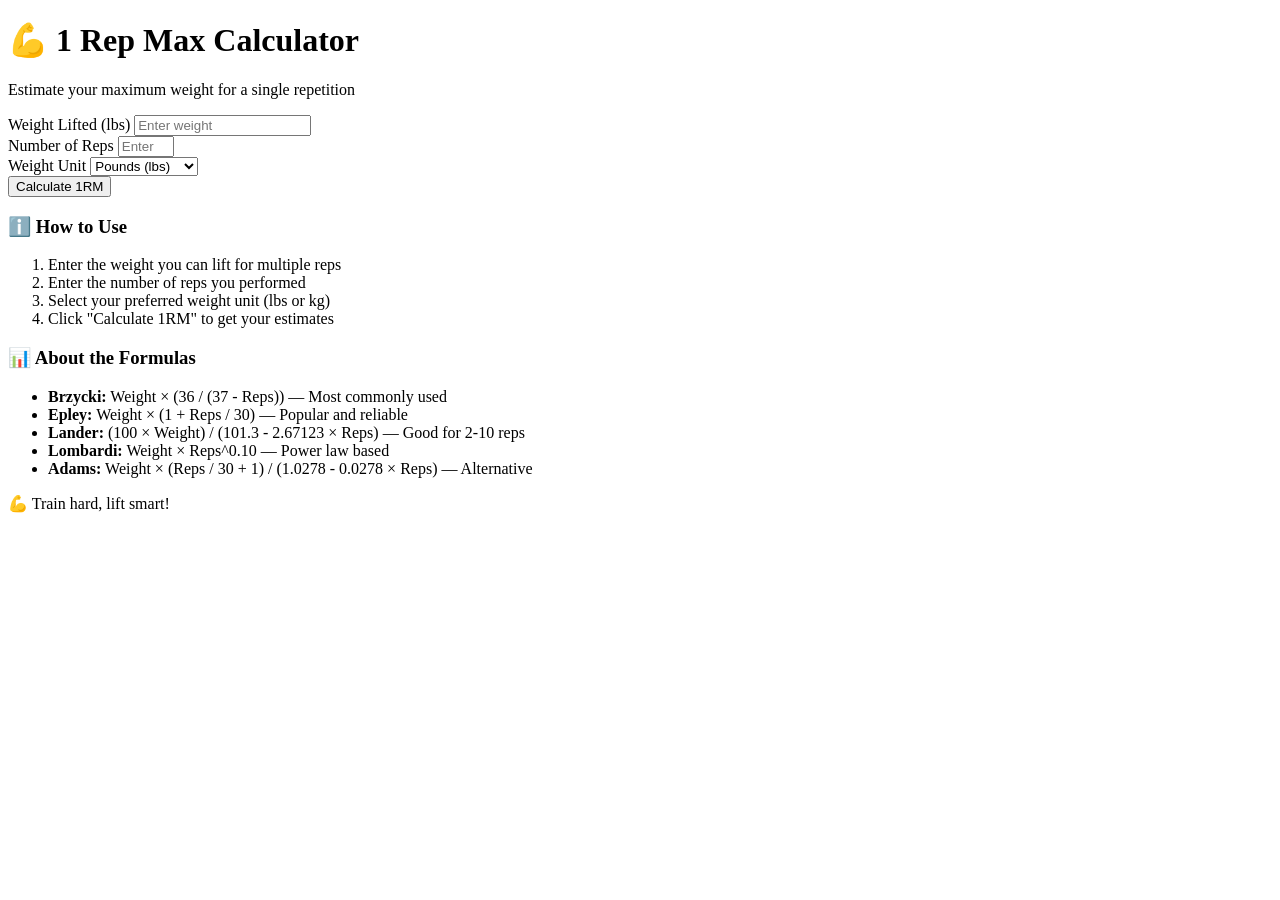
==== index.html @ 040c184d "Create 1RM calculator HTML with multiple formulas" ====
<!DOCTYPE html>
<html lang="en">
<head>
    <meta charset="UTF-8">
    <meta name="viewport" content="width=device-width, initial-scale=1.0">
    <title>1 Rep Max Calculator</title>
    <link rel="stylesheet" href="styles.css">
</head>
<body>
    <div class="container">
        <header>
            <h1>💪 1 Rep Max Calculator</h1>
            <p class="subtitle">Estimate your maximum weight for a single repetition</p>
        </header>

        <main class="calculator-wrapper">
            <div class="input-section">
                <div class="form-group">
                    <label for="weight">Weight Lifted (lbs)</label>
                    <input 
                        type="number" 
                        id="weight" 
                        placeholder="Enter weight" 
                        min="0" 
                        step="0.5"
                    >
                </div>

                <div class="form-group">
                    <label for="reps">Number of Reps</label>
                    <input 
                        type="number" 
                        id="reps" 
                        placeholder="Enter reps" 
                        min="1" 
                        max="100" 
                        step="1"
                    >
                </div>

                <div class="form-group">
                    <label for="unit">Weight Unit</label>
                    <select id="unit">
                        <option value="lbs">Pounds (lbs)</option>
                        <option value="kg">Kilograms (kg)</option>
                    </select>
                </div>

                <button class="calculate-btn" onclick="calculateOneRepMax()">Calculate 1RM</button>
            </div>

            <div class="results-section" id="results" style="display: none;">
                <h2>Your 1 Rep Max Estimates</h2>
                
                <div class="results-grid">
                    <div class="result-card">
                        <h3>Brzycki Formula</h3>
                        <p class="result-value" id="brzycki">-</p>
                        <p class="formula-note">Most popular formula</p>
                    </div>

                    <div class="result-card">
                        <h3>Epley Formula</h3>
                        <p class="result-value" id="epley">-</p>
                        <p class="formula-note">Used by many gyms</p>
                    </div>

                    <div class="result-card">
                        <h3>Lander Formula</h3>
                        <p class="result-value" id="lander">-</p>
                        <p class="formula-note">Good for heavy lifts</p>
                    </div>

                    <div class="result-card">
                        <h3>Lombardi Formula</h3>
                        <p class="result-value" id="lombardi">-</p>
                        <p class="formula-note">Power law approach</p>
                    </div>

                    <div class="result-card">
                        <h3>Adams Formula</h3>
                        <p class="result-value" id="adams">-</p>
                        <p class="formula-note">Alternative method</p>
                    </div>

                    <div class="result-card highlight">
                        <h3>Average Estimate</h3>
                        <p class="result-value" id="average">-</p>
                        <p class="formula-note">Mean of all formulas</p>
                    </div>
                </div>

                <div class="info-box">
                    <p><strong>Note:</strong> These are estimates. Actual 1RM can vary based on training experience, technique, and individual factors.</p>
                </div>
            </div>

            <div class="info-section">
                <h3>ℹ️ How to Use</h3>
                <ol>
                    <li>Enter the weight you can lift for multiple reps</li>
                    <li>Enter the number of reps you performed</li>
                    <li>Select your preferred weight unit (lbs or kg)</li>
                    <li>Click "Calculate 1RM" to get your estimates</li>
                </ol>

                <h3>📊 About the Formulas</h3>
                <ul>
                    <li><strong>Brzycki:</strong> Weight × (36 / (37 - Reps)) — Most commonly used</li>
                    <li><strong>Epley:</strong> Weight × (1 + Reps / 30) — Popular and reliable</li>
                    <li><strong>Lander:</strong> (100 × Weight) / (101.3 - 2.67123 × Reps) — Good for 2-10 reps</li>
                    <li><strong>Lombardi:</strong> Weight × Reps^0.10 — Power law based</li>
                    <li><strong>Adams:</strong> Weight × (Reps / 30 + 1) / (1.0278 - 0.0278 × Reps) — Alternative</li>
                </ul>
            </div>
        </main>

        <footer>
            <p>💪 Train hard, lift smart!</p>
        </footer>
    </div>

    <script src="script.js"></script>
</body>
</html>
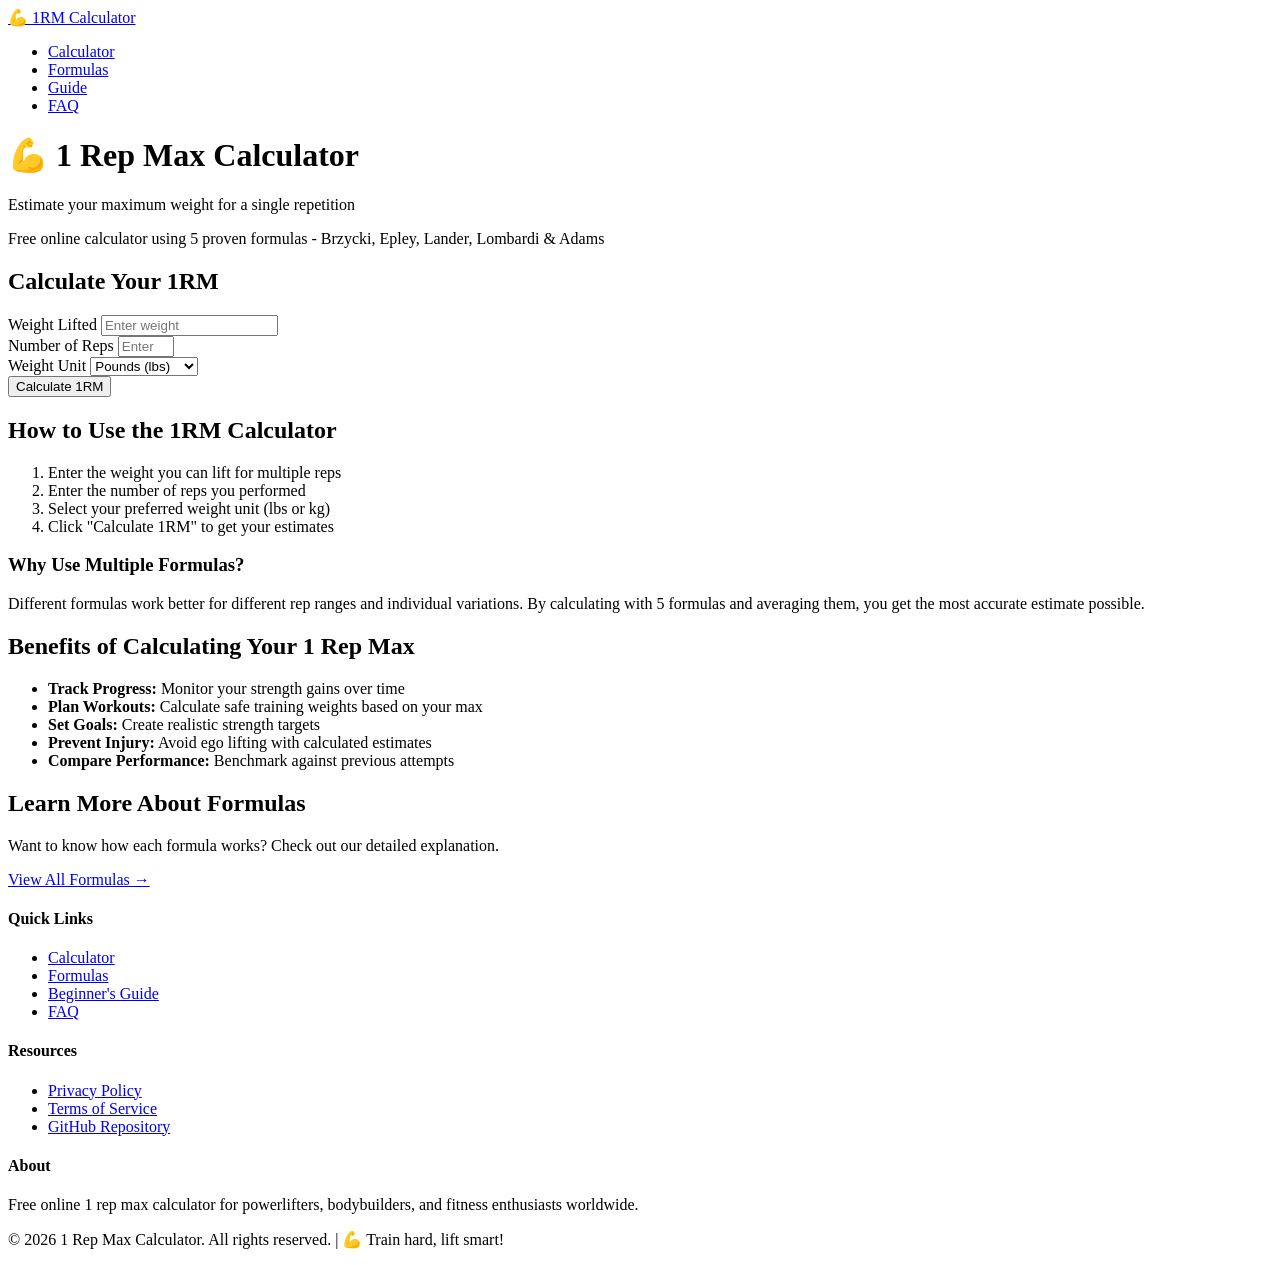
==== commit 2bcd26ff: "Redesign index.html with comprehensive SEO improvements and navigation" ====
--- a/index.html
+++ b/index.html
@@ -3,26 +3,77 @@
 <head>
     <meta charset="UTF-8">
     <meta name="viewport" content="width=device-width, initial-scale=1.0">
-    <title>1 Rep Max Calculator</title>
+    
+    <!-- Google Site Verification -->
+    <meta name="google-site-verification" content="WeAR4c4SPAVcSYXWOXXKKTpcC123NWuZND2gngiqcXw" />
+    
+    <!-- SEO Meta Tags -->
+    <title>1 Rep Max Calculator - Free Online 1RM Estimator Tool</title>
+    <meta name="description" content="Calculate your 1 rep max instantly with our free online calculator. Uses Brzycki, Epley, Lander, Lombardi & Adams formulas. Perfect for powerlifters, bodybuilders & strength athletes.">
+    <meta name="keywords" content="1 rep max calculator, one rep max, 1RM calculator, strength training calculator, powerlifting calculator, bodybuilding calculator">
+    <meta name="author" content="Mohsin">
+    <meta name="robots" content="index, follow, max-snippet:-1, max-image-preview:large, max-video-preview:-1">
+    <meta name="language" content="English">
+    <meta name="revisit-after" content="7 days">
+    
+    <!-- Open Graph Meta Tags (for social media sharing) -->
+    <meta property="og:type" content="website">
+    <meta property="og:url" content="https://mohsin4567.github.io/1repmaxcalculator/">
+    <meta property="og:title" content="1 Rep Max Calculator - Free Online 1RM Estimator">
+    <meta property="og:description" content="Calculate your one rep max using 5 proven formulas. Free, fast, and accurate 1RM estimates for all fitness levels.">
+    <meta property="og:image" content="https://mohsin4567.github.io/1repmaxcalculator/og-image.png">
+    <meta property="og:site_name" content="1 Rep Max Calculator">
+    
+    <!-- Twitter Meta Tags -->
+    <meta name="twitter:card" content="summary_large_image">
+    <meta name="twitter:title" content="1 Rep Max Calculator - Free Online 1RM Estimator">
+    <meta name="twitter:description" content="Calculate your one rep max using multiple formulas. Perfect for powerlifters, bodybuilders, and strength athletes.">
+    <meta name="twitter:image" content="https://mohsin4567.github.io/1repmaxcalculator/og-image.png">
+    
+    <!-- Canonical URL -->
+    <link rel="canonical" href="https://mohsin4567.github.io/1repmaxcalculator/">
+    
+    <!-- Favicon -->
+    <link rel="icon" type="image/png" href="data:image/svg+xml,<svg xmlns='http://www.w3.org/2000/svg' viewBox='0 0 100 100'><text y='75' font-size='75'>💪</text></svg>">
+    
+    <!-- Preload critical resources -->
+    <link rel="preload" href="styles.css" as="style">
+    <link rel="preload" href="script.js" as="script">
+    
     <link rel="stylesheet" href="styles.css">
 </head>
 <body>
     <div class="container">
+        <nav class="navbar" aria-label="Main Navigation">
+            <div class="nav-content">
+                <a href="index.html" class="logo" title="1 Rep Max Calculator Home">💪 1RM Calculator</a>
+                <ul class="nav-links">
+                    <li><a href="index.html" class="active">Calculator</a></li>
+                    <li><a href="formulas.html">Formulas</a></li>
+                    <li><a href="guide.html">Guide</a></li>
+                    <li><a href="faq.html">FAQ</a></li>
+                </ul>
+            </div>
+        </nav>
+
         <header>
             <h1>💪 1 Rep Max Calculator</h1>
             <p class="subtitle">Estimate your maximum weight for a single repetition</p>
+            <p class="tagline">Free online calculator using 5 proven formulas - Brzycki, Epley, Lander, Lombardi & Adams</p>
         </header>
 
         <main class="calculator-wrapper">
             <div class="input-section">
+                <h2>Calculate Your 1RM</h2>
                 <div class="form-group">
-                    <label for="weight">Weight Lifted (lbs)</label>
+                    <label for="weight">Weight Lifted</label>
                     <input 
                         type="number" 
                         id="weight" 
                         placeholder="Enter weight" 
                         min="0" 
                         step="0.5"
+                        aria-label="Weight lifted"
                     >
                 </div>
 
@@ -35,21 +86,22 @@
                         min="1" 
                         max="100" 
                         step="1"
+                        aria-label="Number of repetitions"
                     >
                 </div>
 
                 <div class="form-group">
                     <label for="unit">Weight Unit</label>
-                    <select id="unit">
+                    <select id="unit" aria-label="Weight unit selection">
                         <option value="lbs">Pounds (lbs)</option>
                         <option value="kg">Kilograms (kg)</option>
                     </select>
                 </div>
 
-                <button class="calculate-btn" onclick="calculateOneRepMax()">Calculate 1RM</button>
-            </div>
-
-            <div class="results-section" id="results" style="display: none;">
+                <button class="calculate-btn" onclick="calculateOneRepMax()" aria-label="Calculate one rep max">Calculate 1RM</button>
+            </div>
+
+            <div class="results-section" id="results" style="display: none;" role="region" aria-live="polite" aria-label="Calculation results">
                 <h2>Your 1 Rep Max Estimates</h2>
                 
                 <div class="results-grid">
@@ -95,8 +147,8 @@
                 </div>
             </div>
 
-            <div class="info-section">
-                <h3>ℹ️ How to Use</h3>
+            <section class="info-section" aria-labelledby="how-to-use">
+                <h2 id="how-to-use">How to Use the 1RM Calculator</h2>
                 <ol>
                     <li>Enter the weight you can lift for multiple reps</li>
                     <li>Enter the number of reps you performed</li>
@@ -104,22 +156,101 @@
                     <li>Click "Calculate 1RM" to get your estimates</li>
                 </ol>
 
-                <h3>📊 About the Formulas</h3>
+                <h3>Why Use Multiple Formulas?</h3>
+                <p>Different formulas work better for different rep ranges and individual variations. By calculating with 5 formulas and averaging them, you get the most accurate estimate possible.</p>
+            </section>
+
+            <section class="benefits-section" aria-labelledby="benefits">
+                <h2 id="benefits">Benefits of Calculating Your 1 Rep Max</h2>
                 <ul>
-                    <li><strong>Brzycki:</strong> Weight × (36 / (37 - Reps)) — Most commonly used</li>
-                    <li><strong>Epley:</strong> Weight × (1 + Reps / 30) — Popular and reliable</li>
-                    <li><strong>Lander:</strong> (100 × Weight) / (101.3 - 2.67123 × Reps) — Good for 2-10 reps</li>
-                    <li><strong>Lombardi:</strong> Weight × Reps^0.10 — Power law based</li>
-                    <li><strong>Adams:</strong> Weight × (Reps / 30 + 1) / (1.0278 - 0.0278 × Reps) — Alternative</li>
+                    <li><strong>Track Progress:</strong> Monitor your strength gains over time</li>
+                    <li><strong>Plan Workouts:</strong> Calculate safe training weights based on your max</li>
+                    <li><strong>Set Goals:</strong> Create realistic strength targets</li>
+                    <li><strong>Prevent Injury:</strong> Avoid ego lifting with calculated estimates</li>
+                    <li><strong>Compare Performance:</strong> Benchmark against previous attempts</li>
                 </ul>
-            </div>
+            </section>
+
+            <section class="cta-section">
+                <h2>Learn More About Formulas</h2>
+                <p>Want to know how each formula works? Check out our detailed explanation.</p>
+                <a href="formulas.html" class="cta-button">View All Formulas →</a>
+            </section>
         </main>
 
         <footer>
-            <p>💪 Train hard, lift smart!</p>
+            <div class="footer-content">
+                <div class="footer-section">
+                    <h4>Quick Links</h4>
+                    <ul>
+                        <li><a href="index.html">Calculator</a></li>
+                        <li><a href="formulas.html">Formulas</a></li>
+                        <li><a href="guide.html">Beginner's Guide</a></li>
+                        <li><a href="faq.html">FAQ</a></li>
+                    </ul>
+                </div>
+                <div class="footer-section">
+                    <h4>Resources</h4>
+                    <ul>
+                        <li><a href="privacy-policy.html">Privacy Policy</a></li>
+                        <li><a href="terms.html">Terms of Service</a></li>
+                        <li><a href="https://github.com/Mohsin4567/1repmaxcalculator" target="_blank" rel="noopener noreferrer">GitHub Repository</a></li>
+                    </ul>
+                </div>
+                <div class="footer-section">
+                    <h4>About</h4>
+                    <p>Free online 1 rep max calculator for powerlifters, bodybuilders, and fitness enthusiasts worldwide.</p>
+                </div>
+            </div>
+            <div class="footer-bottom">
+                <p>&copy; 2026 1 Rep Max Calculator. All rights reserved. | 💪 Train hard, lift smart!</p>
+            </div>
         </footer>
     </div>
 
     <script src="script.js"></script>
+    
+    <!-- Schema.org structured data for SEO -->
+    <script type="application/ld+json">
+    {
+      "@context": "https://schema.org",
+      "@type": "WebApplication",
+      "name": "1 Rep Max Calculator",
+      "description": "Free online calculator to estimate your one rep max using multiple proven formulas",
+      "url": "https://mohsin4567.github.io/1repmaxcalculator/",
+      "applicationCategory": "UtilityApplication",
+      "author": {
+        "@type": "Person",
+        "name": "Mohsin"
+      },
+      "offers": {
+        "@type": "Offer",
+        "price": "0",
+        "priceCurrency": "USD"
+      }
+    }
+    </script>
+    
+    <!-- Breadcrumb Schema -->
+    <script type="application/ld+json">
+    {
+      "@context": "https://schema.org",
+      "@type": "BreadcrumbList",
+      "itemListElement": [
+        {
+          "@type": "ListItem",
+          "position": 1,
+          "name": "Home",
+          "item": "https://mohsin4567.github.io/1repmaxcalculator/"
+        },
+        {
+          "@type": "ListItem",
+          "position": 2,
+          "name": "Calculator",
+          "item": "https://mohsin4567.github.io/1repmaxcalculator/index.html"
+        }
+      ]
+    }
+    </script>
 </body>
 </html>
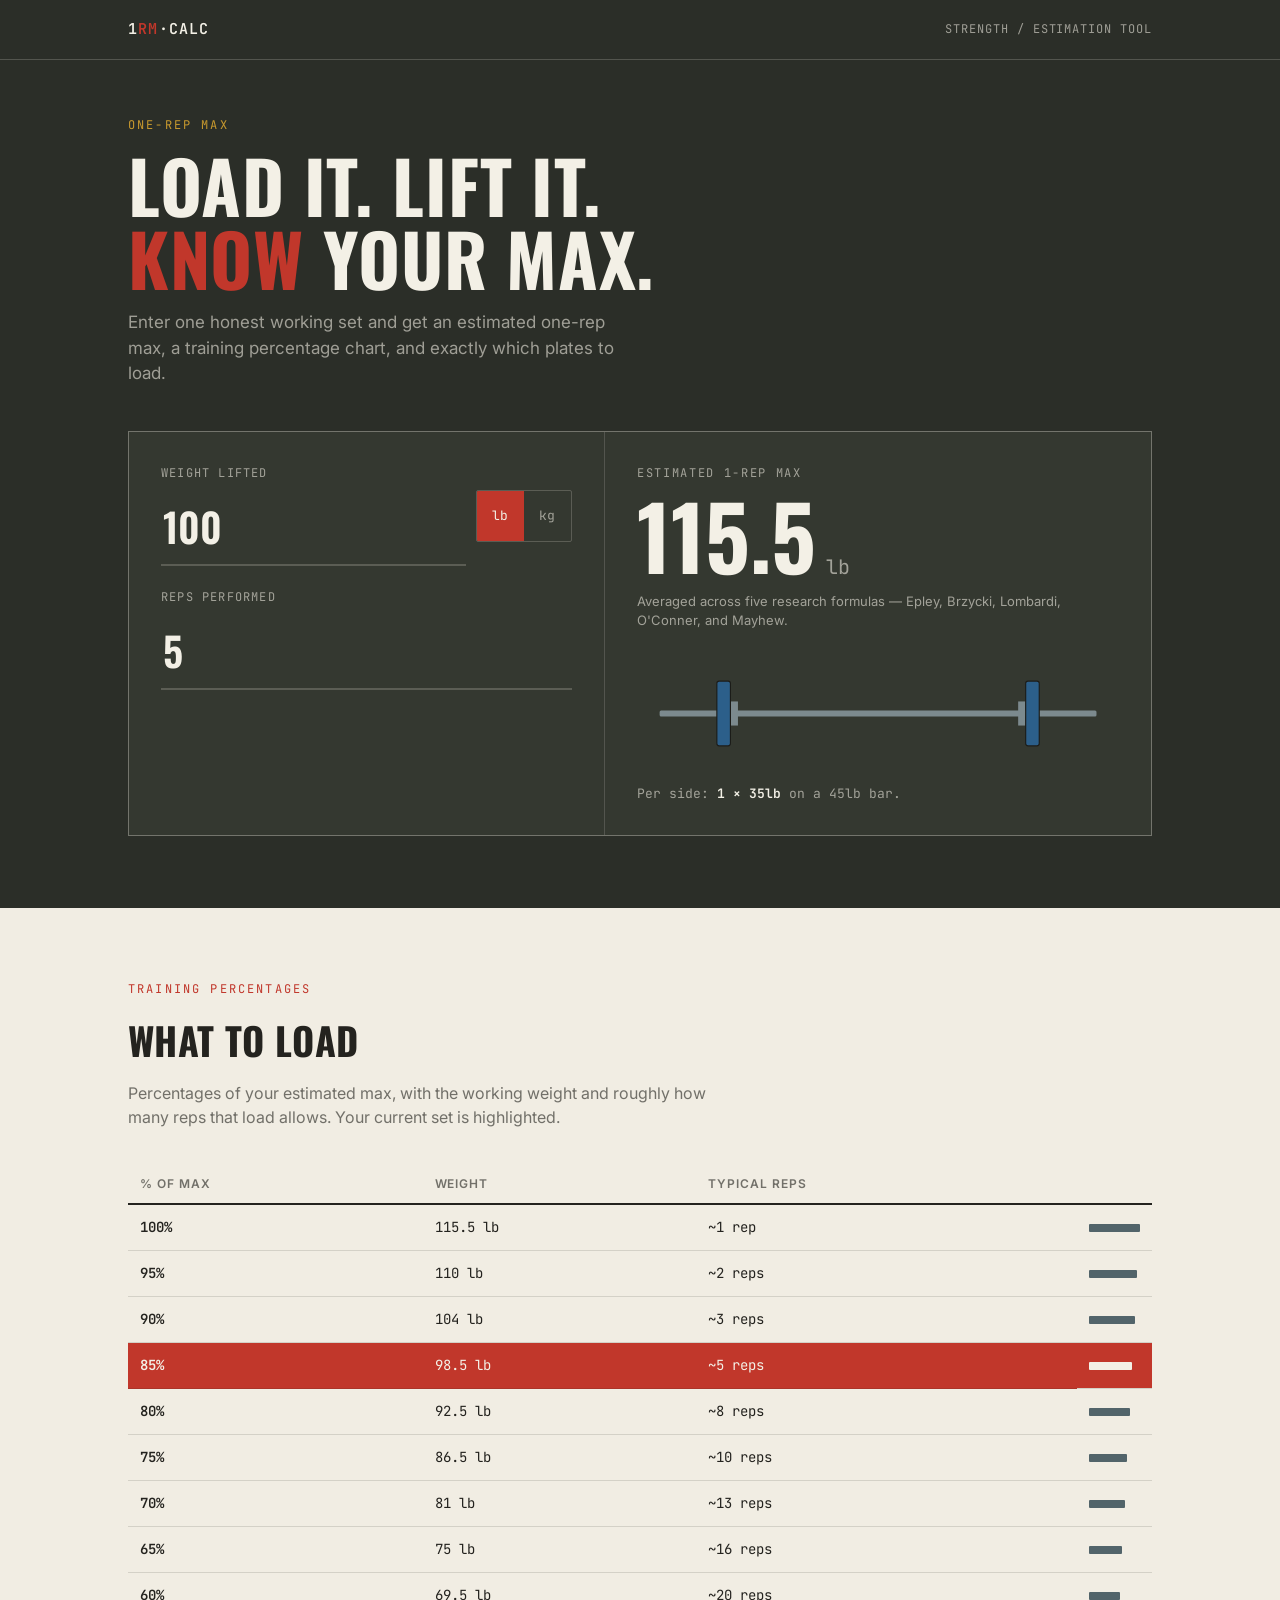
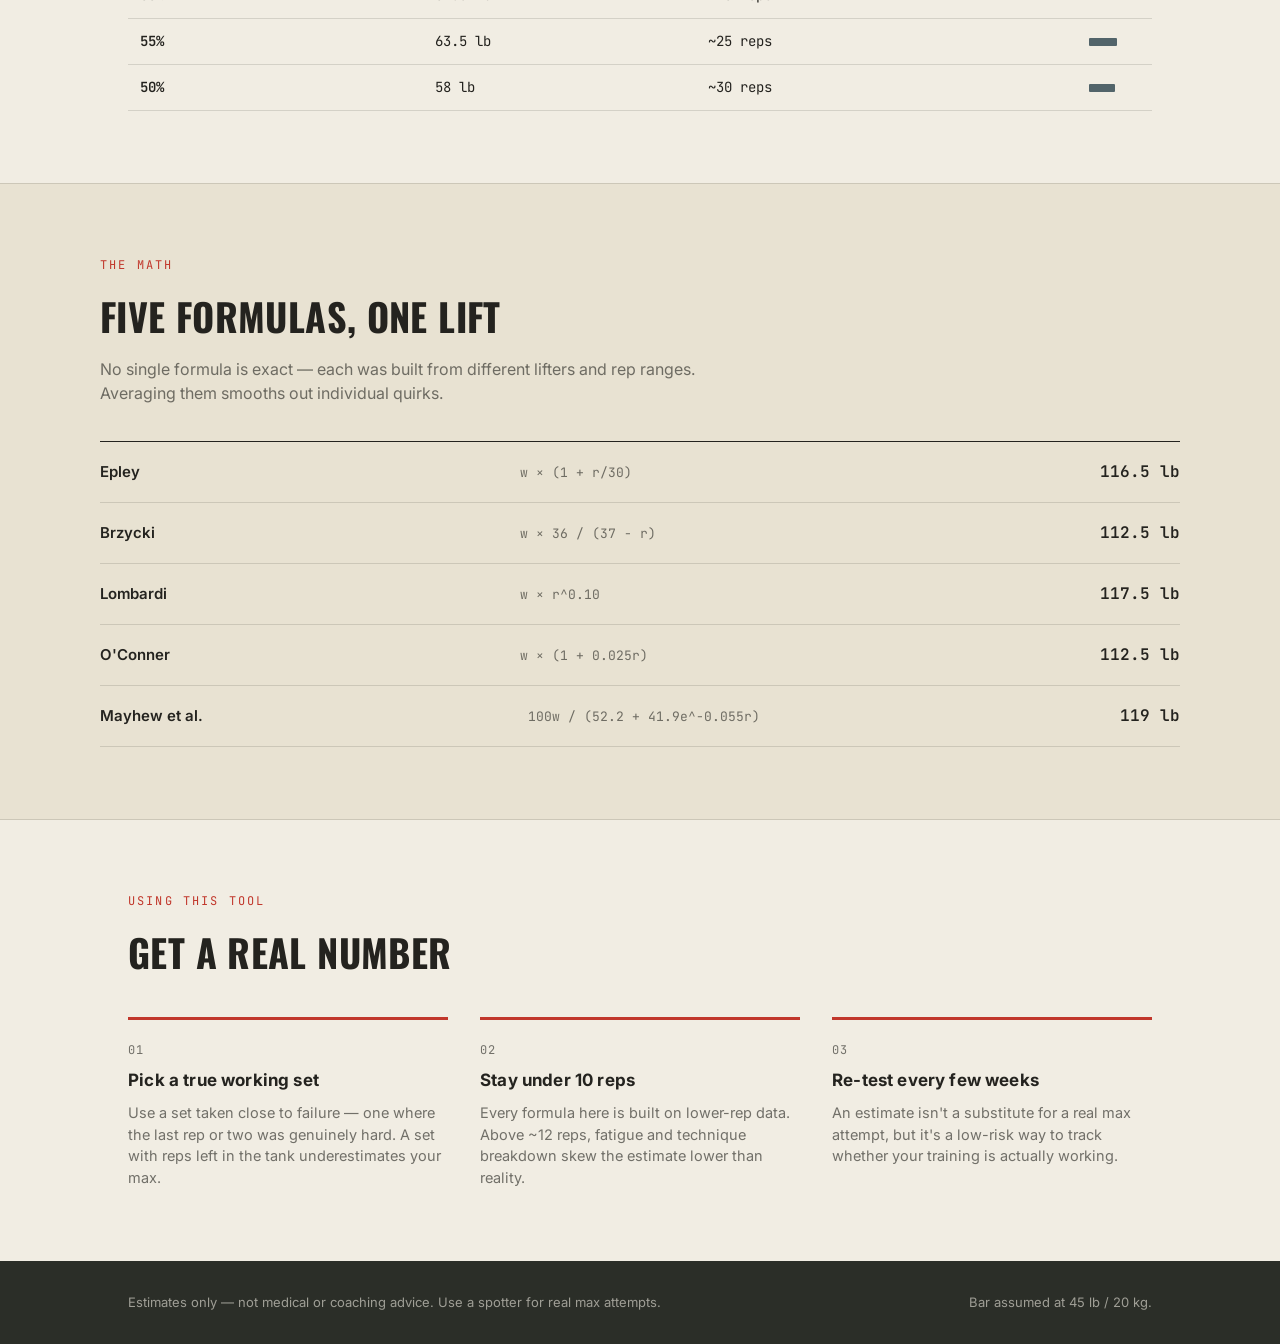
==== commit 43efced6: "Deploy new modern tool-based design for 1RM calculator" ====
--- a/index.html
+++ b/index.html
@@ -1,256 +1,447 @@
 <!DOCTYPE html>
 <html lang="en">
 <head>
-    <meta charset="UTF-8">
-    <meta name="viewport" content="width=device-width, initial-scale=1.0">
-    
-    <!-- Google Site Verification -->
-    <meta name="google-site-verification" content="WeAR4c4SPAVcSYXWOXXKKTpcC123NWuZND2gngiqcXw" />
-    
-    <!-- SEO Meta Tags -->
-    <title>1 Rep Max Calculator - Free Online 1RM Estimator Tool</title>
-    <meta name="description" content="Calculate your 1 rep max instantly with our free online calculator. Uses Brzycki, Epley, Lander, Lombardi & Adams formulas. Perfect for powerlifters, bodybuilders & strength athletes.">
-    <meta name="keywords" content="1 rep max calculator, one rep max, 1RM calculator, strength training calculator, powerlifting calculator, bodybuilding calculator">
-    <meta name="author" content="Mohsin">
-    <meta name="robots" content="index, follow, max-snippet:-1, max-image-preview:large, max-video-preview:-1">
-    <meta name="language" content="English">
-    <meta name="revisit-after" content="7 days">
-    
-    <!-- Open Graph Meta Tags (for social media sharing) -->
-    <meta property="og:type" content="website">
-    <meta property="og:url" content="https://mohsin4567.github.io/1repmaxcalculator/">
-    <meta property="og:title" content="1 Rep Max Calculator - Free Online 1RM Estimator">
-    <meta property="og:description" content="Calculate your one rep max using 5 proven formulas. Free, fast, and accurate 1RM estimates for all fitness levels.">
-    <meta property="og:image" content="https://mohsin4567.github.io/1repmaxcalculator/og-image.png">
-    <meta property="og:site_name" content="1 Rep Max Calculator">
-    
-    <!-- Twitter Meta Tags -->
-    <meta name="twitter:card" content="summary_large_image">
-    <meta name="twitter:title" content="1 Rep Max Calculator - Free Online 1RM Estimator">
-    <meta name="twitter:description" content="Calculate your one rep max using multiple formulas. Perfect for powerlifters, bodybuilders, and strength athletes.">
-    <meta name="twitter:image" content="https://mohsin4567.github.io/1repmaxcalculator/og-image.png">
-    
-    <!-- Canonical URL -->
-    <link rel="canonical" href="https://mohsin4567.github.io/1repmaxcalculator/">
-    
-    <!-- Favicon -->
-    <link rel="icon" type="image/png" href="data:image/svg+xml,<svg xmlns='http://www.w3.org/2000/svg' viewBox='0 0 100 100'><text y='75' font-size='75'>💪</text></svg>">
-    
-    <!-- Preload critical resources -->
-    <link rel="preload" href="styles.css" as="style">
-    <link rel="preload" href="script.js" as="script">
-    
-    <link rel="stylesheet" href="styles.css">
+<meta charset="UTF-8">
+<meta name="viewport" content="width=device-width, initial-scale=1.0">
+<meta name="google-site-verification" content="WeAR4c4SPAVcSYXWOXXKKTpcC123NWuZND2gngiqcXw" />
+<title>1 Rep Max Calculator — Know Your Max</title>
+<meta name="description" content="Estimate your one-rep max from any working set. See training percentages and a real plate-loading breakdown for your lift.">
+<meta name="keywords" content="1 rep max calculator, one rep max, 1RM calculator, strength training calculator, powerlifting calculator">
+<link rel="canonical" href="https://mohsin4567.github.io/1repmaxcalculator/">
+<link rel="preconnect" href="https://fonts.googleapis.com">
+<link rel="preconnect" href="https://fonts.gstatic.com" crossorigin>
+<link href="https://fonts.googleapis.com/css2?family=Oswald:wght@500;600;700&family=Inter:wght@400;500;600&family=JetBrains+Mono:wght@400;500;600&display=swap" rel="stylesheet">
+<style>
+  :root{
+    --paper:#F1EDE3;
+    --paper-deep:#E8E2D2;
+    --ink:#24231F;
+    --ink-soft:rgba(36,35,31,0.62);
+    --board:#2B2E28;
+    --board-panel:#343830;
+    --chalk:#F3F0E6;
+    --chalk-soft:rgba(243,240,230,0.58);
+    --iron:#C1372B;
+    --iron-dim:#9C2C22;
+    --steel:#52646A;
+    --brass:#C99A2E;
+    --line:rgba(36,35,31,0.14);
+    --chalkline:rgba(243,240,230,0.20);
+    --radius:2px;
+    --display:'Oswald',"Arial Narrow",sans-serif;
+    --body:'Inter',system-ui,sans-serif;
+    --mono:'JetBrains Mono',"SFMono-Regular",monospace;
+  }
+
+  *{box-sizing:border-box;}
+  html{scroll-behavior:smooth;}
+  body{
+    margin:0;
+    background:var(--paper);
+    color:var(--ink);
+    font-family:var(--body);
+    line-height:1.5;
+    -webkit-font-smoothing:antialiased;
+  }
+  h1,h2,h3{font-family:var(--display);margin:0;text-transform:uppercase;letter-spacing:0.01em;}
+  p{margin:0;}
+  .wrap{max-width:1080px;margin:0 auto;padding:0 28px;}
+
+  a{color:inherit;}
+  :focus-visible{outline:3px solid var(--brass);outline-offset:2px;}
+
+  /* ---------- header ---------- */
+  .site-header{background:var(--board);color:var(--chalk);border-bottom:1px solid var(--chalkline);}
+  .site-header .wrap{display:flex;align-items:center;justify-content:space-between;padding:18px 28px;}
+  .mark{font-family:var(--mono);font-weight:600;font-size:15px;letter-spacing:0.08em;}
+  .mark span{color:var(--iron);}
+  .tagline{font-family:var(--mono);font-size:12px;letter-spacing:0.08em;color:var(--chalk-soft);text-transform:uppercase;}
+
+  /* ---------- hero / chalkboard ---------- */
+  .hero{background:var(--board);color:var(--chalk);padding:56px 0 72px;}
+  .eyebrow{font-family:var(--mono);font-size:12px;letter-spacing:0.18em;text-transform:uppercase;color:var(--brass);margin-bottom:14px;display:block;}
+  .hero h1{font-size:clamp(40px,7vw,72px);line-height:1.02;font-weight:700;max-width:14ch;}
+  .hero h1 em{font-style:normal;color:var(--iron);}
+  .hero-sub{margin-top:16px;color:var(--chalk-soft);font-size:17px;max-width:46ch;}
+
+  .calc{margin-top:44px;display:grid;grid-template-columns:1fr 1.15fr;gap:1px;background:var(--chalkline);border:1px solid var(--chalkline);}
+  .calc > div{background:var(--board-panel);padding:32px;}
+
+  .field-label{font-family:var(--mono);font-size:12px;letter-spacing:0.1em;text-transform:uppercase;color:var(--chalk-soft);display:block;margin-bottom:8px;}
+  .field{margin-bottom:22px;}
+  .weight-row{display:flex;gap:10px;}
+  .num-input{
+    width:100%;
+    background:transparent;
+    border:none;
+    border-bottom:2px solid var(--chalkline);
+    color:var(--chalk);
+    font-family:var(--display);
+    font-size:40px;
+    font-weight:600;
+    padding:6px 2px 8px;
+    transition:border-color .15s ease;
+  }
+  .num-input:focus{border-bottom-color:var(--iron);outline:none;}
+  .num-input::-webkit-outer-spin-button,.num-input::-webkit-inner-spin-button{-webkit-appearance:none;margin:0;}
+
+  .unit-toggle{display:flex;border:1px solid var(--chalkline);border-radius:var(--radius);overflow:hidden;height:52px;flex:0 0 96px;}
+  .unit-toggle button{
+    flex:1;background:transparent;color:var(--chalk-soft);border:none;
+    font-family:var(--mono);font-size:13px;letter-spacing:0.05em;cursor:pointer;
+  }
+  .unit-toggle button.active{background:var(--iron);color:var(--chalk);}
+  .unit-toggle button:not(.active):hover{background:rgba(243,240,230,0.08);}
+
+  .reps-note{font-size:13px;color:var(--brass);margin-top:10px;display:none;}
+  .reps-note.show{display:block;}
+
+  .result-stage{display:flex;flex-direction:column;align-items:flex-start;}
+  .result-eyebrow{font-family:var(--mono);font-size:12px;letter-spacing:0.14em;text-transform:uppercase;color:var(--chalk-soft);}
+  .result-figure{display:flex;align-items:baseline;gap:10px;margin-top:8px;}
+  .result-number{font-family:var(--display);font-weight:700;font-size:clamp(56px,9vw,88px);color:var(--chalk);line-height:1;}
+  .result-unit{font-family:var(--mono);font-size:20px;color:var(--chalk-soft);}
+  .result-caption{font-size:13px;color:var(--chalk-soft);margin-top:10px;}
+
+  .barbell{width:100%;margin-top:26px;}
+  .plate-text{font-family:var(--mono);font-size:13px;color:var(--chalk-soft);margin-top:14px;}
+  .plate-text strong{color:var(--chalk);font-weight:600;}
+
+  /* ---------- percentage section ---------- */
+  .section{padding:72px 0;}
+  .section-head{margin-bottom:36px;max-width:60ch;}
+  .section-head .eyebrow{color:var(--iron);}
+  .section-head h2{font-size:clamp(28px,4vw,38px);color:var(--ink);}
+  .section-head p{margin-top:12px;color:var(--ink-soft);font-size:16px;}
+
+  .pct-table{width:100%;border-collapse:collapse;font-family:var(--mono);font-size:14px;}
+  .pct-table th{
+    text-align:left;font-family:var(--body);font-weight:600;font-size:12px;letter-spacing:0.08em;
+    text-transform:uppercase;color:var(--ink-soft);padding:10px 12px;border-bottom:2px solid var(--ink);
+  }
+  .pct-table td{padding:12px 12px;border-bottom:1px solid var(--line);}
+  .pct-table tr.match td{background:var(--iron);color:var(--chalk);}
+  .pct-bar-cell{position:relative;}
+  .pct-bar{height:8px;background:var(--steel);border-radius:1px;}
+  .pct-table tr.match .pct-bar{background:var(--chalk);}
+  .pct-value{font-weight:600;}
+
+  /* ---------- formulas / spec sheet ---------- */
+  .spec-section{background:var(--paper-deep);border-top:1px solid var(--line);border-bottom:1px solid var(--line);}
+  .spec-list{border-top:1px solid var(--ink);}
+  .spec-row{
+    display:grid;grid-template-columns:1fr 1.4fr auto;gap:20px;align-items:baseline;
+    padding:18px 0;border-bottom:1px solid var(--line);
+  }
+  .spec-name{font-family:var(--body);font-weight:600;font-size:15px;}
+  .spec-formula{font-family:var(--mono);font-size:13px;color:var(--ink-soft);}
+  .spec-value{font-family:var(--mono);font-size:16px;font-weight:600;text-align:right;}
+
+  /* ---------- tips ---------- */
+  .tips-grid{display:grid;grid-template-columns:repeat(3,1fr);gap:32px;}
+  .tip{border-top:3px solid var(--iron);padding-top:16px;}
+  .tip-num{font-family:var(--mono);font-size:12px;color:var(--ink-soft);letter-spacing:0.1em;}
+  .tip h3{font-size:17px;font-family:var(--body);text-transform:none;margin-top:8px;}
+  .tip p{margin-top:8px;color:var(--ink-soft);font-size:14.5px;}
+
+  /* ---------- footer ---------- */
+  .site-footer{background:var(--board);color:var(--chalk-soft);padding:32px 0;font-size:13px;}
+  .site-footer .wrap{display:flex;justify-content:space-between;gap:24px;flex-wrap:wrap;}
+
+  @media (max-width:760px){
+    .calc{grid-template-columns:1fr;}
+    .tips-grid{grid-template-columns:1fr;}
+    .spec-row{grid-template-columns:1fr;gap:4px;}
+    .spec-value{text-align:left;}
+    .site-header .wrap{flex-direction:column;align-items:flex-start;gap:6px;}
+  }
+
+  @media (prefers-reduced-motion:reduce){
+    html{scroll-behavior:auto;}
+    *{transition:none !important;}
+  }
+</style>
 </head>
 <body>
-    <div class="container">
-        <nav class="navbar" aria-label="Main Navigation">
-            <div class="nav-content">
-                <a href="index.html" class="logo" title="1 Rep Max Calculator Home">💪 1RM Calculator</a>
-                <ul class="nav-links">
-                    <li><a href="index.html" class="active">Calculator</a></li>
-                    <li><a href="formulas.html">Formulas</a></li>
-                    <li><a href="guide.html">Guide</a></li>
-                    <li><a href="faq.html">FAQ</a></li>
-                </ul>
+
+<header class="site-header">
+  <div class="wrap">
+    <div class="mark">1<span>RM</span>·CALC</div>
+    <div class="tagline">Strength / Estimation Tool</div>
+  </div>
+</header>
+
+<section class="hero">
+  <div class="wrap">
+    <span class="eyebrow">One-Rep Max</span>
+    <h1>Load it. Lift it.<br><em>Know</em> your max.</h1>
+    <p class="hero-sub">Enter one honest working set and get an estimated one-rep max, a training percentage chart, and exactly which plates to load.</p>
+
+    <div class="calc">
+      <div>
+        <div class="field">
+          <label class="field-label" for="weightInput">Weight lifted</label>
+          <div class="weight-row">
+            <input id="weightInput" class="num-input" type="number" inputmode="decimal" min="0" step="0.5" value="100" aria-describedby="unitHelp">
+            <div class="unit-toggle" role="group" aria-label="Unit">
+              <button type="button" id="unitLb" class="active" aria-pressed="true">lb</button>
+              <button type="button" id="unitKg" aria-pressed="false">kg</button>
             </div>
-        </nav>
-
-        <header>
-            <h1>💪 1 Rep Max Calculator</h1>
-            <p class="subtitle">Estimate your maximum weight for a single repetition</p>
-            <p class="tagline">Free online calculator using 5 proven formulas - Brzycki, Epley, Lander, Lombardi & Adams</p>
-        </header>
-
-        <main class="calculator-wrapper">
-            <div class="input-section">
-                <h2>Calculate Your 1RM</h2>
-                <div class="form-group">
-                    <label for="weight">Weight Lifted</label>
-                    <input 
-                        type="number" 
-                        id="weight" 
-                        placeholder="Enter weight" 
-                        min="0" 
-                        step="0.5"
-                        aria-label="Weight lifted"
-                    >
-                </div>
-
-                <div class="form-group">
-                    <label for="reps">Number of Reps</label>
-                    <input 
-                        type="number" 
-                        id="reps" 
-                        placeholder="Enter reps" 
-                        min="1" 
-                        max="100" 
-                        step="1"
-                        aria-label="Number of repetitions"
-                    >
-                </div>
-
-                <div class="form-group">
-                    <label for="unit">Weight Unit</label>
-                    <select id="unit" aria-label="Weight unit selection">
-                        <option value="lbs">Pounds (lbs)</option>
-                        <option value="kg">Kilograms (kg)</option>
-                    </select>
-                </div>
-
-                <button class="calculate-btn" onclick="calculateOneRepMax()" aria-label="Calculate one rep max">Calculate 1RM</button>
-            </div>
-
-            <div class="results-section" id="results" style="display: none;" role="region" aria-live="polite" aria-label="Calculation results">
-                <h2>Your 1 Rep Max Estimates</h2>
-                
-                <div class="results-grid">
-                    <div class="result-card">
-                        <h3>Brzycki Formula</h3>
-                        <p class="result-value" id="brzycki">-</p>
-                        <p class="formula-note">Most popular formula</p>
-                    </div>
-
-                    <div class="result-card">
-                        <h3>Epley Formula</h3>
-                        <p class="result-value" id="epley">-</p>
-                        <p class="formula-note">Used by many gyms</p>
-                    </div>
-
-                    <div class="result-card">
-                        <h3>Lander Formula</h3>
-                        <p class="result-value" id="lander">-</p>
-                        <p class="formula-note">Good for heavy lifts</p>
-                    </div>
-
-                    <div class="result-card">
-                        <h3>Lombardi Formula</h3>
-                        <p class="result-value" id="lombardi">-</p>
-                        <p class="formula-note">Power law approach</p>
-                    </div>
-
-                    <div class="result-card">
-                        <h3>Adams Formula</h3>
-                        <p class="result-value" id="adams">-</p>
-                        <p class="formula-note">Alternative method</p>
-                    </div>
-
-                    <div class="result-card highlight">
-                        <h3>Average Estimate</h3>
-                        <p class="result-value" id="average">-</p>
-                        <p class="formula-note">Mean of all formulas</p>
-                    </div>
-                </div>
-
-                <div class="info-box">
-                    <p><strong>Note:</strong> These are estimates. Actual 1RM can vary based on training experience, technique, and individual factors.</p>
-                </div>
-            </div>
-
-            <section class="info-section" aria-labelledby="how-to-use">
-                <h2 id="how-to-use">How to Use the 1RM Calculator</h2>
-                <ol>
-                    <li>Enter the weight you can lift for multiple reps</li>
-                    <li>Enter the number of reps you performed</li>
-                    <li>Select your preferred weight unit (lbs or kg)</li>
-                    <li>Click "Calculate 1RM" to get your estimates</li>
-                </ol>
-
-                <h3>Why Use Multiple Formulas?</h3>
-                <p>Different formulas work better for different rep ranges and individual variations. By calculating with 5 formulas and averaging them, you get the most accurate estimate possible.</p>
-            </section>
-
-            <section class="benefits-section" aria-labelledby="benefits">
-                <h2 id="benefits">Benefits of Calculating Your 1 Rep Max</h2>
-                <ul>
-                    <li><strong>Track Progress:</strong> Monitor your strength gains over time</li>
-                    <li><strong>Plan Workouts:</strong> Calculate safe training weights based on your max</li>
-                    <li><strong>Set Goals:</strong> Create realistic strength targets</li>
-                    <li><strong>Prevent Injury:</strong> Avoid ego lifting with calculated estimates</li>
-                    <li><strong>Compare Performance:</strong> Benchmark against previous attempts</li>
-                </ul>
-            </section>
-
-            <section class="cta-section">
-                <h2>Learn More About Formulas</h2>
-                <p>Want to know how each formula works? Check out our detailed explanation.</p>
-                <a href="formulas.html" class="cta-button">View All Formulas →</a>
-            </section>
-        </main>
-
-        <footer>
-            <div class="footer-content">
-                <div class="footer-section">
-                    <h4>Quick Links</h4>
-                    <ul>
-                        <li><a href="index.html">Calculator</a></li>
-                        <li><a href="formulas.html">Formulas</a></li>
-                        <li><a href="guide.html">Beginner's Guide</a></li>
-                        <li><a href="faq.html">FAQ</a></li>
-                    </ul>
-                </div>
-                <div class="footer-section">
-                    <h4>Resources</h4>
-                    <ul>
-                        <li><a href="privacy-policy.html">Privacy Policy</a></li>
-                        <li><a href="terms.html">Terms of Service</a></li>
-                        <li><a href="https://github.com/Mohsin4567/1repmaxcalculator" target="_blank" rel="noopener noreferrer">GitHub Repository</a></li>
-                    </ul>
-                </div>
-                <div class="footer-section">
-                    <h4>About</h4>
-                    <p>Free online 1 rep max calculator for powerlifters, bodybuilders, and fitness enthusiasts worldwide.</p>
-                </div>
-            </div>
-            <div class="footer-bottom">
-                <p>&copy; 2026 1 Rep Max Calculator. All rights reserved. | 💪 Train hard, lift smart!</p>
-            </div>
-        </footer>
+          </div>
+        </div>
+        <div class="field">
+          <label class="field-label" for="repsInput">Reps performed</label>
+          <input id="repsInput" class="num-input" type="number" inputmode="numeric" min="1" max="20" step="1" value="5">
+          <p class="reps-note" id="repsNote">Estimates get less reliable past ~12 reps. For the most accurate number, test with a set of 1–10.</p>
+        </div>
+      </div>
+
+      <div class="result-stage">
+        <span class="result-eyebrow">Estimated 1-Rep Max</span>
+        <div class="result-figure">
+          <span class="result-number" id="resultNumber" aria-live="polite">116</span>
+          <span class="result-unit" id="resultUnit">lb</span>
+        </div>
+        <p class="result-caption">Averaged across five research formulas — Epley, Brzycki, Lombardi, O'Conner, and Mayhew.</p>
+
+        <svg class="barbell" id="barbellSvg" viewBox="0 0 640 150" aria-hidden="true"></svg>
+        <p class="plate-text" id="plateText"></p>
+      </div>
     </div>
-
-    <script src="script.js"></script>
-    
-    <!-- Schema.org structured data for SEO -->
-    <script type="application/ld+json">
-    {
-      "@context": "https://schema.org",
-      "@type": "WebApplication",
-      "name": "1 Rep Max Calculator",
-      "description": "Free online calculator to estimate your one rep max using multiple proven formulas",
-      "url": "https://mohsin4567.github.io/1repmaxcalculator/",
-      "applicationCategory": "UtilityApplication",
-      "author": {
-        "@type": "Person",
-        "name": "Mohsin"
-      },
-      "offers": {
-        "@type": "Offer",
-        "price": "0",
-        "priceCurrency": "USD"
+  </div>
+</section>
+
+<section class="section">
+  <div class="wrap">
+    <div class="section-head">
+      <span class="eyebrow">Training Percentages</span>
+      <h2>What to load</h2>
+      <p>Percentages of your estimated max, with the working weight and roughly how many reps that load allows. Your current set is highlighted.</p>
+    </div>
+
+    <table class="pct-table">
+      <thead>
+        <tr>
+          <th>% of max</th>
+          <th>Weight</th>
+          <th>Typical reps</th>
+          <th></th>
+        </tr>
+      </thead>
+      <tbody id="pctBody"></tbody>
+    </table>
+  </div>
+</section>
+
+<section class="spec-section">
+  <div class="section wrap">
+    <div class="section-head">
+      <span class="eyebrow">The Math</span>
+      <h2>Five formulas, one lift</h2>
+      <p>No single formula is exact — each was built from different lifters and rep ranges. Averaging them smooths out individual quirks.</p>
+    </div>
+
+    <div class="spec-list" id="specList"></div>
+  </div>
+</section>
+
+<section class="section">
+  <div class="wrap">
+    <div class="section-head">
+      <span class="eyebrow">Using This Tool</span>
+      <h2>Get a real number</h2>
+    </div>
+    <div class="tips-grid">
+      <div class="tip">
+        <span class="tip-num">01</span>
+        <h3>Pick a true working set</h3>
+        <p>Use a set taken close to failure — one where the last rep or two was genuinely hard. A set with reps left in the tank underestimates your max.</p>
+      </div>
+      <div class="tip">
+        <span class="tip-num">02</span>
+        <h3>Stay under 10 reps</h3>
+        <p>Every formula here is built on lower-rep data. Above ~12 reps, fatigue and technique breakdown skew the estimate lower than reality.</p>
+      </div>
+      <div class="tip">
+        <span class="tip-num">03</span>
+        <h3>Re-test every few weeks</h3>
+        <p>An estimate isn't a substitute for a real max attempt, but it's a low-risk way to track whether your training is actually working.</p>
+      </div>
+    </div>
+  </div>
+</section>
+
+<footer class="site-footer">
+  <div class="wrap">
+    <span>Estimates only — not medical or coaching advice. Use a spotter for real max attempts.</span>
+    <span>Bar assumed at 45 lb / 20 kg.</span>
+  </div>
+</footer>
+
+<script>
+(function(){
+  const weightInput = document.getElementById('weightInput');
+  const repsInput = document.getElementById('repsInput');
+  const unitLb = document.getElementById('unitLb');
+  const unitKg = document.getElementById('unitKg');
+  const resultNumber = document.getElementById('resultNumber');
+  const resultUnit = document.getElementById('resultUnit');
+  const repsNote = document.getElementById('repsNote');
+  const pctBody = document.getElementById('pctBody');
+  const specList = document.getElementById('specList');
+  const plateText = document.getElementById('plateText');
+  const barbellSvg = document.getElementById('barbellSvg');
+
+  let unit = 'lb';
+
+  const PLATE_DEFS = {
+    lb: { bar: 45, denoms: [45, 35, 25, 10, 5, 2.5] },
+    kg: { bar: 20, denoms: [25, 20, 15, 10, 5, 2.5, 1.25] }
+  };
+
+  const PLATE_STYLE = {
+    45:{h:100,w:20,color:'#C1372B'}, 25:{h:100,w:20,color:'#C1372B'},
+    35:{h:86,w:18,color:'#2C5F8A'}, 20:{h:86,w:18,color:'#2C5F8A'},
+    15:{h:74,w:16,color:'#C99A2E'},
+    10:{h:62,w:15,color:'#3C7A4A'},
+    5:{h:48,w:13,color:'#EDE7D6'},
+    2.5:{h:36,w:10,color:'#2B2E28'},
+    1.25:{h:28,w:8,color:'#9AA5A9'}
+  };
+
+  function computeOneRM(weight, reps){
+    const r = reps;
+    const epley = weight * (1 + r/30);
+    const brzycki = r < 37 ? weight * (36/(37-r)) : NaN;
+    const lombardi = weight * Math.pow(r, 0.10);
+    const oconner = weight * (1 + 0.025*r);
+    const mayhew = (100*weight) / (52.2 + 41.9*Math.exp(-0.055*r));
+    const list = [
+      {name:'Epley', formula:'w × (1 + r/30)', value:epley},
+      {name:'Brzycki', formula:'w × 36 / (37 − r)', value:brzycki},
+      {name:'Lombardi', formula:'w × r^0.10', value:lombardi},
+      {name:"O'Conner", formula:'w × (1 + 0.025r)', value:oconner},
+      {name:'Mayhew et al.', formula:'100w / (52.2 + 41.9e^−0.055r)', value:mayhew}
+    ].filter(f => !isNaN(f.value) && isFinite(f.value));
+    const average = list.reduce((a,f)=>a+f.value,0) / list.length;
+    return {list, average};
+  }
+
+  function repsForPct(pctFraction){
+    const r = 30 * (1/pctFraction - 1);
+    return Math.max(1, Math.round(r));
+  }
+
+  function platesPerSide(total, bar, denoms){
+    let perSide = (total - bar) / 2;
+    if (perSide <= 0) return [];
+    const result = [];
+    for (const d of denoms){
+      while (perSide >= d - 0.05 && result.length < 8){
+        result.push(d);
+        perSide -= d;
       }
     }
-    </script>
-    
-    <!-- Breadcrumb Schema -->
-    <script type="application/ld+json">
-    {
-      "@context": "https://schema.org",
-      "@type": "BreadcrumbList",
-      "itemListElement": [
-        {
-          "@type": "ListItem",
-          "position": 1,
-          "name": "Home",
-          "item": "https://mohsin4567.github.io/1repmaxcalculator/"
-        },
-        {
-          "@type": "ListItem",
-          "position": 2,
-          "name": "Calculator",
-          "item": "https://mohsin4567.github.io/1repmaxcalculator/index.html"
-        }
-      ]
-    }
-    </script>
+    return result;
+  }
+
+  function fmt(n){
+    return Math.round(n * 2) / 2 % 1 === 0 ? Math.round(n) : (Math.round(n*2)/2).toFixed(1);
+  }
+
+  function renderBarbell(plates){
+    const w = 640, h = 150, midY = 75;
+    const collarL = 130, collarR = 510;
+    let svg = `<rect x="30" y="${midY-4}" width="${w-60}" height="8" rx="2" fill="#7C8A8E"/>`;
+    svg += `<rect x="${collarL-6}" y="${midY-16}" width="10" height="32" fill="#7C8A8E"/>`;
+    svg += `<rect x="${collarR-4}" y="${midY-16}" width="10" height="32" fill="#7C8A8E"/>`;
+
+    let xL = collarL - 6;
+    let xR = collarR + 6;
+    plates.forEach(d => {
+      const s = PLATE_STYLE[d] || {h:40,w:10,color:'#888'};
+      xL -= s.w;
+      svg += `<rect x="${xL}" y="${midY - s.h/2}" width="${s.w}" height="${s.h}" rx="3" fill="${s.color}" stroke="#1c1c18" stroke-width="1.5"/>`;
+      xR += 0;
+      svg += `<rect x="${xR}" y="${midY - s.h/2}" width="${s.w}" height="${s.h}" rx="3" fill="${s.color}" stroke="#1c1c18" stroke-width="1.5"/>`;
+      xR += s.w;
+    });
+
+    barbellSvg.innerHTML = svg;
+  }
+
+  function plateSummary(plates, unitLabel){
+    if (plates.length === 0) return `Bar only (${PLATE_DEFS[unit].bar} ${unitLabel}) — no plates needed.`;
+    const counts = {};
+    plates.forEach(d => counts[d] = (counts[d]||0) + 1);
+    const parts = Object.keys(counts).sort((a,b)=>b-a).map(d => `${counts[d]} × ${d}${unitLabel}`);
+    return `Per side: <strong>${parts.join(' + ')}</strong> on a ${PLATE_DEFS[unit].bar}${unitLabel} bar.`;
+  }
+
+  function render(){
+    const weight = parseFloat(weightInput.value) || 0;
+    const reps = Math.min(20, Math.max(1, parseInt(repsInput.value) || 1));
+    repsInput.value = reps;
+    repsNote.classList.toggle('show', reps > 12);
+
+    const {list, average} = computeOneRM(weight, reps);
+
+    resultNumber.textContent = weight > 0 ? fmt(average) : '—';
+    resultUnit.textContent = unit;
+
+    const def = PLATE_DEFS[unit];
+    const rounded = Math.round(average / (unit === 'lb' ? 2.5 : 1.25)) * (unit === 'lb' ? 2.5 : 1.25);
+    const plates = weight > 0 ? platesPerSide(rounded, def.bar, def.denoms) : [];
+    renderBarbell(plates);
+    plateText.innerHTML = weight > 0 ? plateSummary(plates, unit) : 'Enter a weight to see the load.';
+
+    specList.innerHTML = list.map(f => `
+      <div class="spec-row">
+        <div class="spec-name">${f.name}</div>
+        <div class="spec-formula">${f.formula}</div>
+        <div class="spec-value">${weight > 0 ? fmt(f.value) + ' ' + unit : '—'}</div>
+      </div>
+    `).join('');
+
+    const pcts = [100,95,90,85,80,75,70,65,60,55,50];
+    pctBody.innerHTML = pcts.map(p => {
+      const w = weight > 0 ? fmt(average * p/100) : null;
+      const r = repsForPct(p/100);
+      const isMatch = weight > 0 && r === reps;
+      return `
+        <tr class="${isMatch ? 'match' : ''}">
+          <td class="pct-value">${p}%</td>
+          <td>${w !== null ? w + ' ' + unit : '—'}</td>
+          <td>~${r} rep${r === 1 ? '' : 's'}</td>
+          <td class="pct-bar-cell"><div class="pct-bar" style="width:${p}%"></div></td>
+        </tr>
+      `;
+    }).join('');
+  }
+
+  unitLb.addEventListener('click', () => {
+    if (unit === 'lb') return;
+    weightInput.value = Math.round(parseFloat(weightInput.value || 0) * 2.20462);
+    unit = 'lb';
+    unitLb.classList.add('active'); unitLb.setAttribute('aria-pressed','true');
+    unitKg.classList.remove('active'); unitKg.setAttribute('aria-pressed','false');
+    render();
+  });
+  unitKg.addEventListener('click', () => {
+    if (unit === 'kg') return;
+    weightInput.value = Math.round(parseFloat(weightInput.value || 0) / 2.20462);
+    unit = 'kg';
+    unitKg.classList.add('active'); unitKg.setAttribute('aria-pressed','true');
+    unitLb.classList.remove('active'); unitLb.setAttribute('aria-pressed','false');
+    render();
+  });
+
+  weightInput.addEventListener('input', render);
+  repsInput.addEventListener('input', render);
+
+  render();
+})();
+</script>
+
 </body>
-</html>
+</html>
